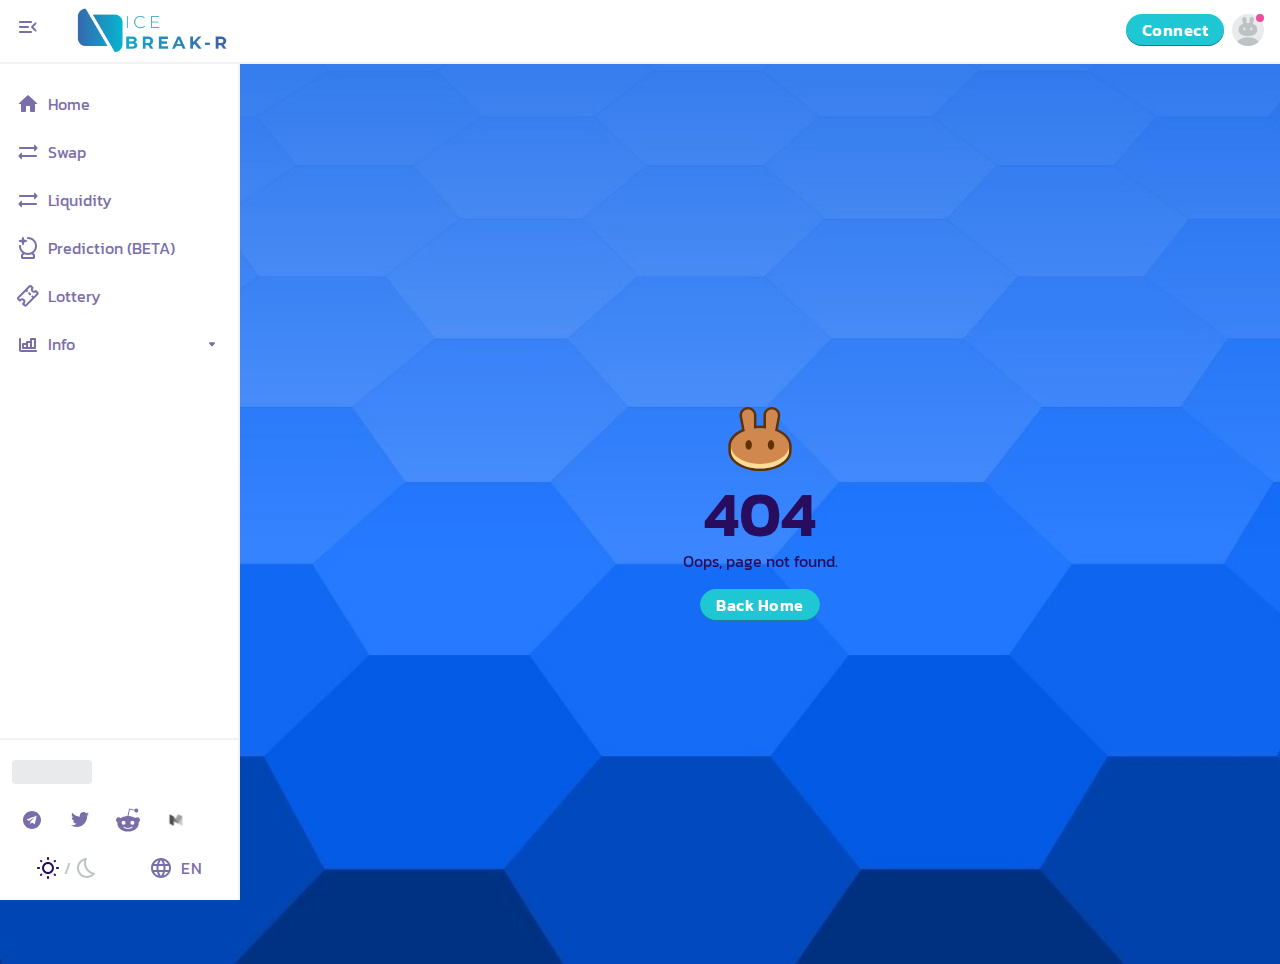
==== index.html @ 216c4c0a "g" ====
<!doctype html><html lang="en"><head><meta charset="utf-8"/><link rel="preconnect" href="https://bsc-dataseed1.ninicoin.io"/><link rel="preconnect" href="https://bsc-dataseed1.defibit.io"/><link rel="preconnect" href="https://bsc-dataseed.binance.org"/><link rel="preconnect" href="https://fonts.gstatic.com"/><link href="https://fonts.googleapis.com/css2?family=Kanit:wght@400;600&display=swap" rel="stylesheet"/><link rel="shortcut icon" href="/favicon.ico"/><link rel="apple-touch-icon" href="/logo.png"/><link rel="manifest" href="/manifest.json"/><title>ICEBRK-R</title><meta name="description" content="Cheaper and faster than Uniswap? Discover PancakeSwap, the leading DEX on Binance Smart Chain (BSC) with the best farms in DeFi and a lottery for CAKE."/><meta name="viewport" content="width=device-width,initial-scale=1,maximum-scale=5,minimum-scale=1"/><meta name="theme-color" content="#000000"/><meta name="twitter:image" content="/images/hero.png"/><meta name="twitter:description" content="The most popular AMM on BSC! Earn CAKE through yield farming or win it in the Lottery, then stake it in Syrup Pools to earn more tokens! Initial Farm Offerings (new token launch model pioneered by PancakeSwap), NFTs, and more, on a platform you can trust."/><meta name="twitter:card" content="summary_large_image"/><meta name="twitter:title" content="🥞 PancakeSwap - A next evolution DeFi exchange on Binance Smart Chain (BSC)"/><script>!function(e,t,a,n,g){e[n]=e[n]||[],e[n].push({"gtm.start":(new Date).getTime(),event:"gtm.js"});var m=t.getElementsByTagName(a)[0],r=t.createElement(a);r.async=!0,r.src="https://www.googletagmanager.com/gtm.js?id=GTM-TLF66T4",m.parentNode.insertBefore(r,m)}(window,document,"script","dataLayer")</script></head><body><noscript><iframe src="https://www.googletagmanager.com/ns.html?id=GTM-TLF66T4" height="0" width="0" style="display:none;visibility:hidden"></iframe></noscript><noscript>You need to enable JavaScript to run this app.</noscript><div id="root"></div><div id="portal-root"></div><script>!function(e){function t(t){for(var n,o,f=t[0],u=t[1],i=t[2],d=0,s=[];d<f.length;d++)o=f[d],Object.prototype.hasOwnProperty.call(c,o)&&c[o]&&s.push(c[o][0]),c[o]=0;for(n in u)Object.prototype.hasOwnProperty.call(u,n)&&(e[n]=u[n]);for(l&&l(t);s.length;)s.shift()();return a.push.apply(a,i||[]),r()}function r(){for(var e,t=0;t<a.length;t++){for(var r=a[t],n=!0,o=1;o<r.length;o++){var u=r[o];0!==c[u]&&(n=!1)}n&&(a.splice(t--,1),e=f(f.s=r[0]))}return e}var n={},o={2:0},c={2:0},a=[];function f(t){if(n[t])return n[t].exports;var r=n[t]={i:t,l:!1,exports:{}};return e[t].call(r.exports,r,r.exports,f),r.l=!0,r.exports}f.e=function(e){var t=[];o[e]?t.push(o[e]):0!==o[e]&&{5:1}[e]&&t.push(o[e]=new Promise((function(t,r){for(var n="static/css/"+({}[e]||e)+"."+{0:"31d6cfe0",4:"31d6cfe0",5:"d2596cb8",6:"31d6cfe0",7:"31d6cfe0",8:"31d6cfe0",9:"31d6cfe0",10:"31d6cfe0",11:"31d6cfe0",12:"31d6cfe0",13:"31d6cfe0",14:"31d6cfe0",15:"31d6cfe0",16:"31d6cfe0",17:"31d6cfe0",18:"31d6cfe0",19:"31d6cfe0",20:"31d6cfe0"}[e]+".chunk.css",c=f.p+n,a=document.getElementsByTagName("link"),u=0;u<a.length;u++){var i=(l=a[u]).getAttribute("data-href")||l.getAttribute("href");if("stylesheet"===l.rel&&(i===n||i===c))return t()}var d=document.getElementsByTagName("style");for(u=0;u<d.length;u++){var l;if((i=(l=d[u]).getAttribute("data-href"))===n||i===c)return t()}var s=document.createElement("link");s.rel="stylesheet",s.type="text/css",s.onload=t,s.onerror=function(t){var n=t&&t.target&&t.target.src||c,a=new Error("Loading CSS chunk "+e+" failed.\n("+n+")");a.code="CSS_CHUNK_LOAD_FAILED",a.request=n,delete o[e],s.parentNode.removeChild(s),r(a)},s.href=c,document.getElementsByTagName("head")[0].appendChild(s)})).then((function(){o[e]=0})));var r=c[e];if(0!==r)if(r)t.push(r[2]);else{var n=new Promise((function(t,n){r=c[e]=[t,n]}));t.push(r[2]=n);var a,u=document.createElement("script");u.charset="utf-8",u.timeout=120,f.nc&&u.setAttribute("nonce",f.nc),u.src=function(e){return f.p+"static/js/"+({}[e]||e)+"."+{0:"cae4e278",4:"3e93cc97",5:"3d0a3236",6:"21e9b47e",7:"6335391d",8:"a180adff",9:"1862326f",10:"e617d2b4",11:"c964de37",12:"7c34903d",13:"158f7fc2",14:"59d07ff8",15:"a53f0cd1",16:"8972e2bc",17:"1b5283c5",18:"a56b12c7",19:"b8a63bb5",20:"970229bc"}[e]+".chunk.js"}(e);var i=new Error;a=function(t){u.onerror=u.onload=null,clearTimeout(d);var r=c[e];if(0!==r){if(r){var n=t&&("load"===t.type?"missing":t.type),o=t&&t.target&&t.target.src;i.message="Loading chunk "+e+" failed.\n("+n+": "+o+")",i.name="ChunkLoadError",i.type=n,i.request=o,r[1](i)}c[e]=void 0}};var d=setTimeout((function(){a({type:"timeout",target:u})}),12e4);u.onerror=u.onload=a,document.head.appendChild(u)}return Promise.all(t)},f.m=e,f.c=n,f.d=function(e,t,r){f.o(e,t)||Object.defineProperty(e,t,{enumerable:!0,get:r})},f.r=function(e){"undefined"!=typeof Symbol&&Symbol.toStringTag&&Object.defineProperty(e,Symbol.toStringTag,{value:"Module"}),Object.defineProperty(e,"__esModule",{value:!0})},f.t=function(e,t){if(1&t&&(e=f(e)),8&t)return e;if(4&t&&"object"==typeof e&&e&&e.__esModule)return e;var r=Object.create(null);if(f.r(r),Object.defineProperty(r,"default",{enumerable:!0,value:e}),2&t&&"string"!=typeof e)for(var n in e)f.d(r,n,function(t){return e[t]}.bind(null,n));return r},f.n=function(e){var t=e&&e.__esModule?function(){return e.default}:function(){return e};return f.d(t,"a",t),t},f.o=function(e,t){return Object.prototype.hasOwnProperty.call(e,t)},f.p="/",f.oe=function(e){throw console.error(e),e};var u=this["webpackJsonppancake-frontend"]=this["webpackJsonppancake-frontend"]||[],i=u.push.bind(u);u.push=t,u=u.slice();for(var d=0;d<u.length;d++)t(u[d]);var l=i;r()}([])</script><script src="/static/js/3.38ca50eb.chunk.js"></script><script src="/static/js/main.dd0457b5.chunk.js"></script></body></html>
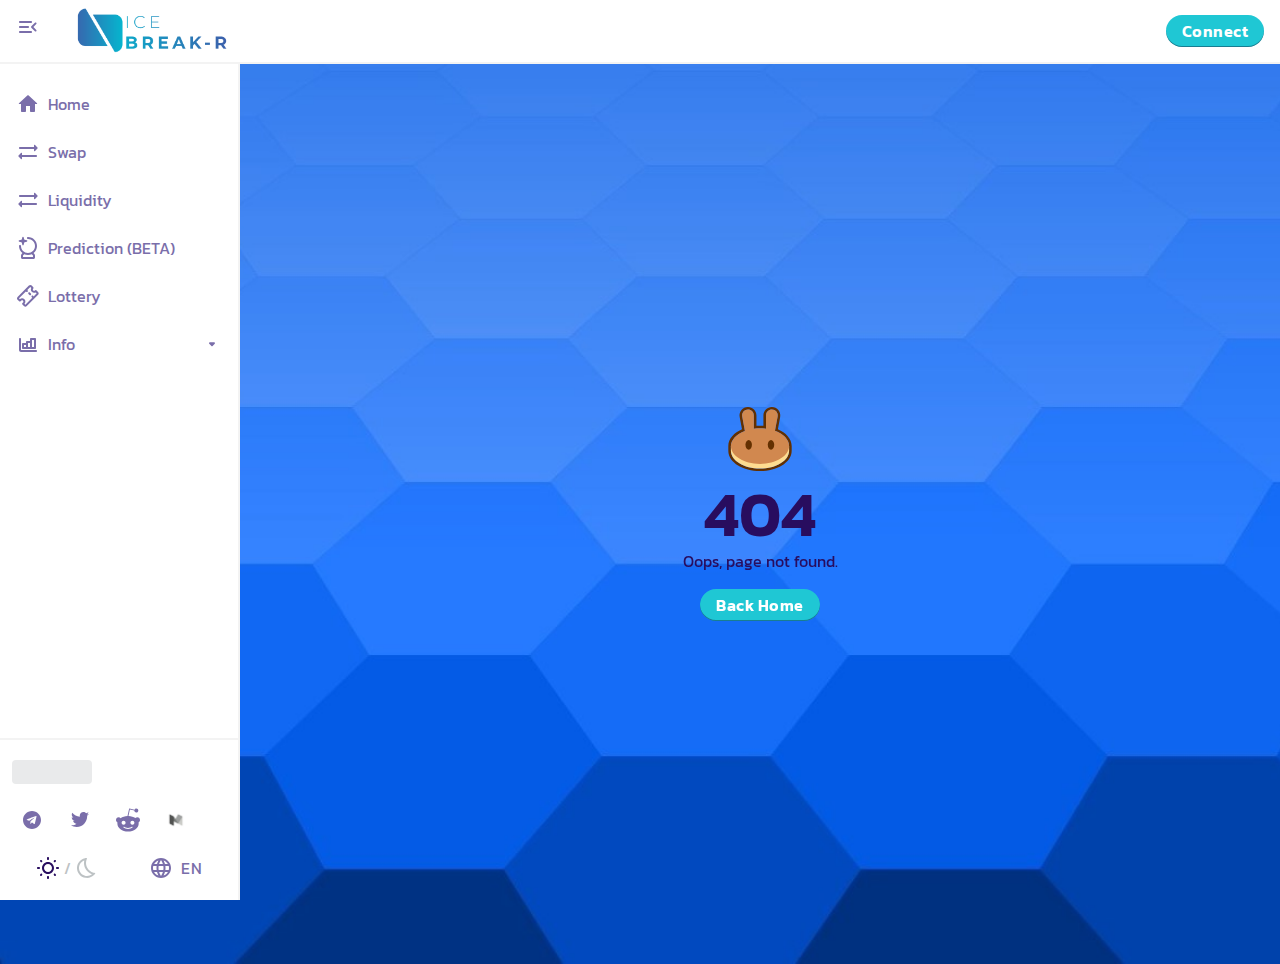
==== commit c5653740: "g" ====
--- a/index.html
+++ b/index.html
@@ -1 +1 @@
-<!doctype html><html lang="en"><head><meta charset="utf-8"/><link rel="preconnect" href="https://bsc-dataseed1.ninicoin.io"/><link rel="preconnect" href="https://bsc-dataseed1.defibit.io"/><link rel="preconnect" href="https://bsc-dataseed.binance.org"/><link rel="preconnect" href="https://fonts.gstatic.com"/><link href="https://fonts.googleapis.com/css2?family=Kanit:wght@400;600&display=swap" rel="stylesheet"/><link rel="shortcut icon" href="/favicon.ico"/><link rel="apple-touch-icon" href="/logo.png"/><link rel="manifest" href="/manifest.json"/><title>ICEBRK-R</title><meta name="description" content="Cheaper and faster than Uniswap? Discover PancakeSwap, the leading DEX on Binance Smart Chain (BSC) with the best farms in DeFi and a lottery for CAKE."/><meta name="viewport" content="width=device-width,initial-scale=1,maximum-scale=5,minimum-scale=1"/><meta name="theme-color" content="#000000"/><meta name="twitter:image" content="/images/hero.png"/><meta name="twitter:description" content="The most popular AMM on BSC! Earn CAKE through yield farming or win it in the Lottery, then stake it in Syrup Pools to earn more tokens! Initial Farm Offerings (new token launch model pioneered by PancakeSwap), NFTs, and more, on a platform you can trust."/><meta name="twitter:card" content="summary_large_image"/><meta name="twitter:title" content="🥞 PancakeSwap - A next evolution DeFi exchange on Binance Smart Chain (BSC)"/><script>!function(e,t,a,n,g){e[n]=e[n]||[],e[n].push({"gtm.start":(new Date).getTime(),event:"gtm.js"});var m=t.getElementsByTagName(a)[0],r=t.createElement(a);r.async=!0,r.src="https://www.googletagmanager.com/gtm.js?id=GTM-TLF66T4",m.parentNode.insertBefore(r,m)}(window,document,"script","dataLayer")</script></head><body><noscript><iframe src="https://www.googletagmanager.com/ns.html?id=GTM-TLF66T4" height="0" width="0" style="display:none;visibility:hidden"></iframe></noscript><noscript>You need to enable JavaScript to run this app.</noscript><div id="root"></div><div id="portal-root"></div><script>!function(e){function t(t){for(var n,o,f=t[0],u=t[1],i=t[2],d=0,s=[];d<f.length;d++)o=f[d],Object.prototype.hasOwnProperty.call(c,o)&&c[o]&&s.push(c[o][0]),c[o]=0;for(n in u)Object.prototype.hasOwnProperty.call(u,n)&&(e[n]=u[n]);for(l&&l(t);s.length;)s.shift()();return a.push.apply(a,i||[]),r()}function r(){for(var e,t=0;t<a.length;t++){for(var r=a[t],n=!0,o=1;o<r.length;o++){var u=r[o];0!==c[u]&&(n=!1)}n&&(a.splice(t--,1),e=f(f.s=r[0]))}return e}var n={},o={2:0},c={2:0},a=[];function f(t){if(n[t])return n[t].exports;var r=n[t]={i:t,l:!1,exports:{}};return e[t].call(r.exports,r,r.exports,f),r.l=!0,r.exports}f.e=function(e){var t=[];o[e]?t.push(o[e]):0!==o[e]&&{5:1}[e]&&t.push(o[e]=new Promise((function(t,r){for(var n="static/css/"+({}[e]||e)+"."+{0:"31d6cfe0",4:"31d6cfe0",5:"d2596cb8",6:"31d6cfe0",7:"31d6cfe0",8:"31d6cfe0",9:"31d6cfe0",10:"31d6cfe0",11:"31d6cfe0",12:"31d6cfe0",13:"31d6cfe0",14:"31d6cfe0",15:"31d6cfe0",16:"31d6cfe0",17:"31d6cfe0",18:"31d6cfe0",19:"31d6cfe0",20:"31d6cfe0"}[e]+".chunk.css",c=f.p+n,a=document.getElementsByTagName("link"),u=0;u<a.length;u++){var i=(l=a[u]).getAttribute("data-href")||l.getAttribute("href");if("stylesheet"===l.rel&&(i===n||i===c))return t()}var d=document.getElementsByTagName("style");for(u=0;u<d.length;u++){var l;if((i=(l=d[u]).getAttribute("data-href"))===n||i===c)return t()}var s=document.createElement("link");s.rel="stylesheet",s.type="text/css",s.onload=t,s.onerror=function(t){var n=t&&t.target&&t.target.src||c,a=new Error("Loading CSS chunk "+e+" failed.\n("+n+")");a.code="CSS_CHUNK_LOAD_FAILED",a.request=n,delete o[e],s.parentNode.removeChild(s),r(a)},s.href=c,document.getElementsByTagName("head")[0].appendChild(s)})).then((function(){o[e]=0})));var r=c[e];if(0!==r)if(r)t.push(r[2]);else{var n=new Promise((function(t,n){r=c[e]=[t,n]}));t.push(r[2]=n);var a,u=document.createElement("script");u.charset="utf-8",u.timeout=120,f.nc&&u.setAttribute("nonce",f.nc),u.src=function(e){return f.p+"static/js/"+({}[e]||e)+"."+{0:"cae4e278",4:"3e93cc97",5:"3d0a3236",6:"21e9b47e",7:"6335391d",8:"a180adff",9:"1862326f",10:"e617d2b4",11:"c964de37",12:"7c34903d",13:"158f7fc2",14:"59d07ff8",15:"a53f0cd1",16:"8972e2bc",17:"1b5283c5",18:"a56b12c7",19:"b8a63bb5",20:"970229bc"}[e]+".chunk.js"}(e);var i=new Error;a=function(t){u.onerror=u.onload=null,clearTimeout(d);var r=c[e];if(0!==r){if(r){var n=t&&("load"===t.type?"missing":t.type),o=t&&t.target&&t.target.src;i.message="Loading chunk "+e+" failed.\n("+n+": "+o+")",i.name="ChunkLoadError",i.type=n,i.request=o,r[1](i)}c[e]=void 0}};var d=setTimeout((function(){a({type:"timeout",target:u})}),12e4);u.onerror=u.onload=a,document.head.appendChild(u)}return Promise.all(t)},f.m=e,f.c=n,f.d=function(e,t,r){f.o(e,t)||Object.defineProperty(e,t,{enumerable:!0,get:r})},f.r=function(e){"undefined"!=typeof Symbol&&Symbol.toStringTag&&Object.defineProperty(e,Symbol.toStringTag,{value:"Module"}),Object.defineProperty(e,"__esModule",{value:!0})},f.t=function(e,t){if(1&t&&(e=f(e)),8&t)return e;if(4&t&&"object"==typeof e&&e&&e.__esModule)return e;var r=Object.create(null);if(f.r(r),Object.defineProperty(r,"default",{enumerable:!0,value:e}),2&t&&"string"!=typeof e)for(var n in e)f.d(r,n,function(t){return e[t]}.bind(null,n));return r},f.n=function(e){var t=e&&e.__esModule?function(){return e.default}:function(){return e};return f.d(t,"a",t),t},f.o=function(e,t){return Object.prototype.hasOwnProperty.call(e,t)},f.p="/",f.oe=function(e){throw console.error(e),e};var u=this["webpackJsonppancake-frontend"]=this["webpackJsonppancake-frontend"]||[],i=u.push.bind(u);u.push=t,u=u.slice();for(var d=0;d<u.length;d++)t(u[d]);var l=i;r()}([])</script><script src="/static/js/3.38ca50eb.chunk.js"></script><script src="/static/js/main.dd0457b5.chunk.js"></script></body></html>+<!doctype html><html lang="en"><head><meta charset="utf-8"/><link rel="preconnect" href="https://bsc-dataseed1.ninicoin.io"/><link rel="preconnect" href="https://bsc-dataseed1.defibit.io"/><link rel="preconnect" href="https://bsc-dataseed.binance.org"/><link rel="preconnect" href="https://fonts.gstatic.com"/><link href="https://fonts.googleapis.com/css2?family=Kanit:wght@400;600&display=swap" rel="stylesheet"/><link rel="shortcut icon" href="/favicon.ico"/><link rel="apple-touch-icon" href="/logo.png"/><link rel="manifest" href="/manifest.json"/><title>ICEBRK-R</title><meta name="description" content="Cheaper and faster than Uniswap? Discover PancakeSwap, the leading DEX on Binance Smart Chain (BSC) with the best farms in DeFi and a lottery for CAKE."/><meta name="viewport" content="width=device-width,initial-scale=1,maximum-scale=5,minimum-scale=1"/><meta name="theme-color" content="#000000"/><meta name="twitter:image" content="/images/hero.png"/><meta name="twitter:description" content="The most popular AMM on BSC! Earn CAKE through yield farming or win it in the Lottery, then stake it in Syrup Pools to earn more tokens! Initial Farm Offerings (new token launch model pioneered by PancakeSwap), NFTs, and more, on a platform you can trust."/><meta name="twitter:card" content="summary_large_image"/><meta name="twitter:title" content="🥞 PancakeSwap - A next evolution DeFi exchange on Binance Smart Chain (BSC)"/><script>!function(e,t,a,n,g){e[n]=e[n]||[],e[n].push({"gtm.start":(new Date).getTime(),event:"gtm.js"});var m=t.getElementsByTagName(a)[0],r=t.createElement(a);r.async=!0,r.src="https://www.googletagmanager.com/gtm.js?id=GTM-TLF66T4",m.parentNode.insertBefore(r,m)}(window,document,"script","dataLayer")</script></head><body><noscript><iframe src="https://www.googletagmanager.com/ns.html?id=GTM-TLF66T4" height="0" width="0" style="display:none;visibility:hidden"></iframe></noscript><noscript>You need to enable JavaScript to run this app.</noscript><div id="root"></div><div id="portal-root"></div><script>!function(e){function t(t){for(var n,o,f=t[0],u=t[1],i=t[2],d=0,s=[];d<f.length;d++)o=f[d],Object.prototype.hasOwnProperty.call(a,o)&&a[o]&&s.push(a[o][0]),a[o]=0;for(n in u)Object.prototype.hasOwnProperty.call(u,n)&&(e[n]=u[n]);for(l&&l(t);s.length;)s.shift()();return c.push.apply(c,i||[]),r()}function r(){for(var e,t=0;t<c.length;t++){for(var r=c[t],n=!0,o=1;o<r.length;o++){var u=r[o];0!==a[u]&&(n=!1)}n&&(c.splice(t--,1),e=f(f.s=r[0]))}return e}var n={},o={2:0},a={2:0},c=[];function f(t){if(n[t])return n[t].exports;var r=n[t]={i:t,l:!1,exports:{}};return e[t].call(r.exports,r,r.exports,f),r.l=!0,r.exports}f.e=function(e){var t=[];o[e]?t.push(o[e]):0!==o[e]&&{5:1}[e]&&t.push(o[e]=new Promise((function(t,r){for(var n="static/css/"+({}[e]||e)+"."+{0:"31d6cfe0",4:"31d6cfe0",5:"d2596cb8",6:"31d6cfe0",7:"31d6cfe0",8:"31d6cfe0",9:"31d6cfe0",10:"31d6cfe0",11:"31d6cfe0",12:"31d6cfe0",13:"31d6cfe0",14:"31d6cfe0",15:"31d6cfe0",16:"31d6cfe0",17:"31d6cfe0",18:"31d6cfe0",19:"31d6cfe0",20:"31d6cfe0"}[e]+".chunk.css",a=f.p+n,c=document.getElementsByTagName("link"),u=0;u<c.length;u++){var i=(l=c[u]).getAttribute("data-href")||l.getAttribute("href");if("stylesheet"===l.rel&&(i===n||i===a))return t()}var d=document.getElementsByTagName("style");for(u=0;u<d.length;u++){var l;if((i=(l=d[u]).getAttribute("data-href"))===n||i===a)return t()}var s=document.createElement("link");s.rel="stylesheet",s.type="text/css",s.onload=t,s.onerror=function(t){var n=t&&t.target&&t.target.src||a,c=new Error("Loading CSS chunk "+e+" failed.\n("+n+")");c.code="CSS_CHUNK_LOAD_FAILED",c.request=n,delete o[e],s.parentNode.removeChild(s),r(c)},s.href=a,document.getElementsByTagName("head")[0].appendChild(s)})).then((function(){o[e]=0})));var r=a[e];if(0!==r)if(r)t.push(r[2]);else{var n=new Promise((function(t,n){r=a[e]=[t,n]}));t.push(r[2]=n);var c,u=document.createElement("script");u.charset="utf-8",u.timeout=120,f.nc&&u.setAttribute("nonce",f.nc),u.src=function(e){return f.p+"static/js/"+({}[e]||e)+"."+{0:"cae4e278",4:"e3c9b2ed",5:"3d0a3236",6:"0363424b",7:"eae3caf9",8:"5df36bc9",9:"1862326f",10:"85fcde0b",11:"7ae6226a",12:"2acce08b",13:"e0404929",14:"ca86d2c6",15:"500283ea",16:"f5143a35",17:"1b5283c5",18:"a56b12c7",19:"468e86b0",20:"970229bc"}[e]+".chunk.js"}(e);var i=new Error;c=function(t){u.onerror=u.onload=null,clearTimeout(d);var r=a[e];if(0!==r){if(r){var n=t&&("load"===t.type?"missing":t.type),o=t&&t.target&&t.target.src;i.message="Loading chunk "+e+" failed.\n("+n+": "+o+")",i.name="ChunkLoadError",i.type=n,i.request=o,r[1](i)}a[e]=void 0}};var d=setTimeout((function(){c({type:"timeout",target:u})}),12e4);u.onerror=u.onload=c,document.head.appendChild(u)}return Promise.all(t)},f.m=e,f.c=n,f.d=function(e,t,r){f.o(e,t)||Object.defineProperty(e,t,{enumerable:!0,get:r})},f.r=function(e){"undefined"!=typeof Symbol&&Symbol.toStringTag&&Object.defineProperty(e,Symbol.toStringTag,{value:"Module"}),Object.defineProperty(e,"__esModule",{value:!0})},f.t=function(e,t){if(1&t&&(e=f(e)),8&t)return e;if(4&t&&"object"==typeof e&&e&&e.__esModule)return e;var r=Object.create(null);if(f.r(r),Object.defineProperty(r,"default",{enumerable:!0,value:e}),2&t&&"string"!=typeof e)for(var n in e)f.d(r,n,function(t){return e[t]}.bind(null,n));return r},f.n=function(e){var t=e&&e.__esModule?function(){return e.default}:function(){return e};return f.d(t,"a",t),t},f.o=function(e,t){return Object.prototype.hasOwnProperty.call(e,t)},f.p="/",f.oe=function(e){throw console.error(e),e};var u=this["webpackJsonppancake-frontend"]=this["webpackJsonppancake-frontend"]||[],i=u.push.bind(u);u.push=t,u=u.slice();for(var d=0;d<u.length;d++)t(u[d]);var l=i;r()}([])</script><script src="/static/js/3.972fd11c.chunk.js"></script><script src="/static/js/main.631e00f0.chunk.js"></script></body></html>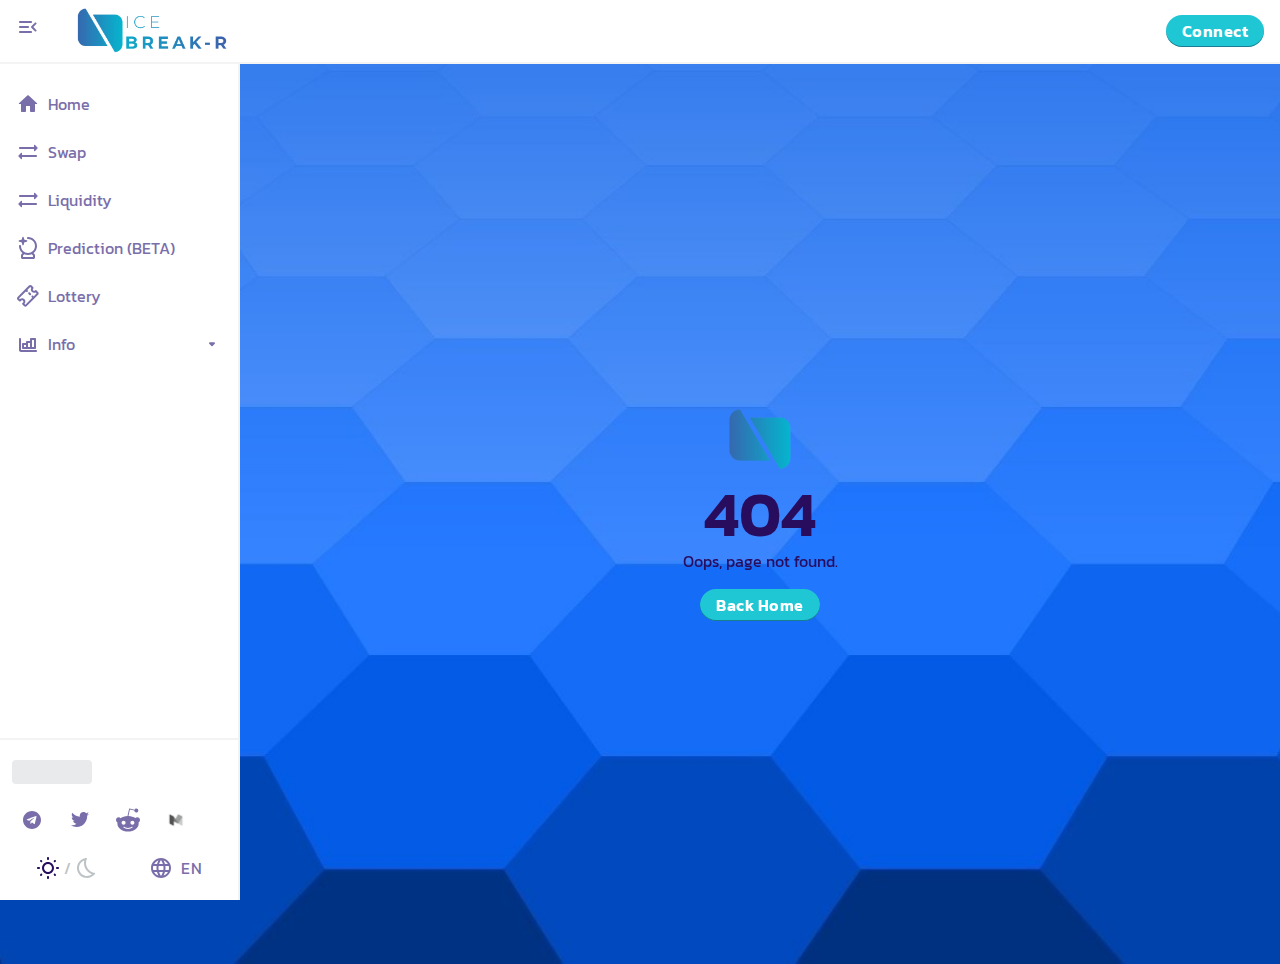
==== commit a5edf6d1: "g" ====
--- a/index.html
+++ b/index.html
@@ -1 +1 @@
-<!doctype html><html lang="en"><head><meta charset="utf-8"/><link rel="preconnect" href="https://bsc-dataseed1.ninicoin.io"/><link rel="preconnect" href="https://bsc-dataseed1.defibit.io"/><link rel="preconnect" href="https://bsc-dataseed.binance.org"/><link rel="preconnect" href="https://fonts.gstatic.com"/><link href="https://fonts.googleapis.com/css2?family=Kanit:wght@400;600&display=swap" rel="stylesheet"/><link rel="shortcut icon" href="/favicon.ico"/><link rel="apple-touch-icon" href="/logo.png"/><link rel="manifest" href="/manifest.json"/><title>ICEBRK-R</title><meta name="description" content="Cheaper and faster than Uniswap? Discover PancakeSwap, the leading DEX on Binance Smart Chain (BSC) with the best farms in DeFi and a lottery for CAKE."/><meta name="viewport" content="width=device-width,initial-scale=1,maximum-scale=5,minimum-scale=1"/><meta name="theme-color" content="#000000"/><meta name="twitter:image" content="/images/hero.png"/><meta name="twitter:description" content="The most popular AMM on BSC! Earn CAKE through yield farming or win it in the Lottery, then stake it in Syrup Pools to earn more tokens! Initial Farm Offerings (new token launch model pioneered by PancakeSwap), NFTs, and more, on a platform you can trust."/><meta name="twitter:card" content="summary_large_image"/><meta name="twitter:title" content="🥞 PancakeSwap - A next evolution DeFi exchange on Binance Smart Chain (BSC)"/><script>!function(e,t,a,n,g){e[n]=e[n]||[],e[n].push({"gtm.start":(new Date).getTime(),event:"gtm.js"});var m=t.getElementsByTagName(a)[0],r=t.createElement(a);r.async=!0,r.src="https://www.googletagmanager.com/gtm.js?id=GTM-TLF66T4",m.parentNode.insertBefore(r,m)}(window,document,"script","dataLayer")</script></head><body><noscript><iframe src="https://www.googletagmanager.com/ns.html?id=GTM-TLF66T4" height="0" width="0" style="display:none;visibility:hidden"></iframe></noscript><noscript>You need to enable JavaScript to run this app.</noscript><div id="root"></div><div id="portal-root"></div><script>!function(e){function t(t){for(var n,o,f=t[0],u=t[1],i=t[2],d=0,s=[];d<f.length;d++)o=f[d],Object.prototype.hasOwnProperty.call(a,o)&&a[o]&&s.push(a[o][0]),a[o]=0;for(n in u)Object.prototype.hasOwnProperty.call(u,n)&&(e[n]=u[n]);for(l&&l(t);s.length;)s.shift()();return c.push.apply(c,i||[]),r()}function r(){for(var e,t=0;t<c.length;t++){for(var r=c[t],n=!0,o=1;o<r.length;o++){var u=r[o];0!==a[u]&&(n=!1)}n&&(c.splice(t--,1),e=f(f.s=r[0]))}return e}var n={},o={2:0},a={2:0},c=[];function f(t){if(n[t])return n[t].exports;var r=n[t]={i:t,l:!1,exports:{}};return e[t].call(r.exports,r,r.exports,f),r.l=!0,r.exports}f.e=function(e){var t=[];o[e]?t.push(o[e]):0!==o[e]&&{5:1}[e]&&t.push(o[e]=new Promise((function(t,r){for(var n="static/css/"+({}[e]||e)+"."+{0:"31d6cfe0",4:"31d6cfe0",5:"d2596cb8",6:"31d6cfe0",7:"31d6cfe0",8:"31d6cfe0",9:"31d6cfe0",10:"31d6cfe0",11:"31d6cfe0",12:"31d6cfe0",13:"31d6cfe0",14:"31d6cfe0",15:"31d6cfe0",16:"31d6cfe0",17:"31d6cfe0",18:"31d6cfe0",19:"31d6cfe0",20:"31d6cfe0"}[e]+".chunk.css",a=f.p+n,c=document.getElementsByTagName("link"),u=0;u<c.length;u++){var i=(l=c[u]).getAttribute("data-href")||l.getAttribute("href");if("stylesheet"===l.rel&&(i===n||i===a))return t()}var d=document.getElementsByTagName("style");for(u=0;u<d.length;u++){var l;if((i=(l=d[u]).getAttribute("data-href"))===n||i===a)return t()}var s=document.createElement("link");s.rel="stylesheet",s.type="text/css",s.onload=t,s.onerror=function(t){var n=t&&t.target&&t.target.src||a,c=new Error("Loading CSS chunk "+e+" failed.\n("+n+")");c.code="CSS_CHUNK_LOAD_FAILED",c.request=n,delete o[e],s.parentNode.removeChild(s),r(c)},s.href=a,document.getElementsByTagName("head")[0].appendChild(s)})).then((function(){o[e]=0})));var r=a[e];if(0!==r)if(r)t.push(r[2]);else{var n=new Promise((function(t,n){r=a[e]=[t,n]}));t.push(r[2]=n);var c,u=document.createElement("script");u.charset="utf-8",u.timeout=120,f.nc&&u.setAttribute("nonce",f.nc),u.src=function(e){return f.p+"static/js/"+({}[e]||e)+"."+{0:"cae4e278",4:"e3c9b2ed",5:"3d0a3236",6:"0363424b",7:"eae3caf9",8:"5df36bc9",9:"1862326f",10:"85fcde0b",11:"7ae6226a",12:"2acce08b",13:"e0404929",14:"ca86d2c6",15:"500283ea",16:"f5143a35",17:"1b5283c5",18:"a56b12c7",19:"468e86b0",20:"970229bc"}[e]+".chunk.js"}(e);var i=new Error;c=function(t){u.onerror=u.onload=null,clearTimeout(d);var r=a[e];if(0!==r){if(r){var n=t&&("load"===t.type?"missing":t.type),o=t&&t.target&&t.target.src;i.message="Loading chunk "+e+" failed.\n("+n+": "+o+")",i.name="ChunkLoadError",i.type=n,i.request=o,r[1](i)}a[e]=void 0}};var d=setTimeout((function(){c({type:"timeout",target:u})}),12e4);u.onerror=u.onload=c,document.head.appendChild(u)}return Promise.all(t)},f.m=e,f.c=n,f.d=function(e,t,r){f.o(e,t)||Object.defineProperty(e,t,{enumerable:!0,get:r})},f.r=function(e){"undefined"!=typeof Symbol&&Symbol.toStringTag&&Object.defineProperty(e,Symbol.toStringTag,{value:"Module"}),Object.defineProperty(e,"__esModule",{value:!0})},f.t=function(e,t){if(1&t&&(e=f(e)),8&t)return e;if(4&t&&"object"==typeof e&&e&&e.__esModule)return e;var r=Object.create(null);if(f.r(r),Object.defineProperty(r,"default",{enumerable:!0,value:e}),2&t&&"string"!=typeof e)for(var n in e)f.d(r,n,function(t){return e[t]}.bind(null,n));return r},f.n=function(e){var t=e&&e.__esModule?function(){return e.default}:function(){return e};return f.d(t,"a",t),t},f.o=function(e,t){return Object.prototype.hasOwnProperty.call(e,t)},f.p="/",f.oe=function(e){throw console.error(e),e};var u=this["webpackJsonppancake-frontend"]=this["webpackJsonppancake-frontend"]||[],i=u.push.bind(u);u.push=t,u=u.slice();for(var d=0;d<u.length;d++)t(u[d]);var l=i;r()}([])</script><script src="/static/js/3.972fd11c.chunk.js"></script><script src="/static/js/main.631e00f0.chunk.js"></script></body></html>+<!doctype html><html lang="en"><head><meta charset="utf-8"/><link rel="preconnect" href="https://bsc-dataseed1.ninicoin.io"/><link rel="preconnect" href="https://bsc-dataseed1.defibit.io"/><link rel="preconnect" href="https://bsc-dataseed.binance.org"/><link rel="preconnect" href="https://fonts.gstatic.com"/><link href="https://fonts.googleapis.com/css2?family=Kanit:wght@400;600&display=swap" rel="stylesheet"/><link rel="shortcut icon" href="/favicon.ico"/><link rel="apple-touch-icon" href="/logo.png"/><link rel="manifest" href="/manifest.json"/><title>ICEBRK-R</title><meta name="description" content="Cheaper and faster than Uniswap? Discover PancakeSwap, the leading DEX on Binance Smart Chain (BSC) with the best farms in DeFi and a lottery for CAKE."/><meta name="viewport" content="width=device-width,initial-scale=1,maximum-scale=5,minimum-scale=1"/><meta name="theme-color" content="#000000"/><meta name="twitter:image" content="/images/hero.png"/><meta name="twitter:description" content="The most popular AMM on BSC! Earn CAKE through yield farming or win it in the Lottery, then stake it in Syrup Pools to earn more tokens! Initial Farm Offerings (new token launch model pioneered by PancakeSwap), NFTs, and more, on a platform you can trust."/><meta name="twitter:card" content="summary_large_image"/><meta name="twitter:title" content="🥞 PancakeSwap - A next evolution DeFi exchange on Binance Smart Chain (BSC)"/><script>!function(e,t,a,n,g){e[n]=e[n]||[],e[n].push({"gtm.start":(new Date).getTime(),event:"gtm.js"});var m=t.getElementsByTagName(a)[0],r=t.createElement(a);r.async=!0,r.src="https://www.googletagmanager.com/gtm.js?id=GTM-TLF66T4",m.parentNode.insertBefore(r,m)}(window,document,"script","dataLayer")</script></head><body><noscript><iframe src="https://www.googletagmanager.com/ns.html?id=GTM-TLF66T4" height="0" width="0" style="display:none;visibility:hidden"></iframe></noscript><noscript>You need to enable JavaScript to run this app.</noscript><div id="root"></div><div id="portal-root"></div><script>!function(e){function t(t){for(var n,o,f=t[0],u=t[1],i=t[2],d=0,s=[];d<f.length;d++)o=f[d],Object.prototype.hasOwnProperty.call(a,o)&&a[o]&&s.push(a[o][0]),a[o]=0;for(n in u)Object.prototype.hasOwnProperty.call(u,n)&&(e[n]=u[n]);for(l&&l(t);s.length;)s.shift()();return c.push.apply(c,i||[]),r()}function r(){for(var e,t=0;t<c.length;t++){for(var r=c[t],n=!0,o=1;o<r.length;o++){var u=r[o];0!==a[u]&&(n=!1)}n&&(c.splice(t--,1),e=f(f.s=r[0]))}return e}var n={},o={2:0},a={2:0},c=[];function f(t){if(n[t])return n[t].exports;var r=n[t]={i:t,l:!1,exports:{}};return e[t].call(r.exports,r,r.exports,f),r.l=!0,r.exports}f.e=function(e){var t=[];o[e]?t.push(o[e]):0!==o[e]&&{5:1}[e]&&t.push(o[e]=new Promise((function(t,r){for(var n="static/css/"+({}[e]||e)+"."+{0:"31d6cfe0",4:"31d6cfe0",5:"d2596cb8",6:"31d6cfe0",7:"31d6cfe0",8:"31d6cfe0",9:"31d6cfe0",10:"31d6cfe0",11:"31d6cfe0",12:"31d6cfe0",13:"31d6cfe0",14:"31d6cfe0",15:"31d6cfe0",16:"31d6cfe0",17:"31d6cfe0",18:"31d6cfe0",19:"31d6cfe0",20:"31d6cfe0"}[e]+".chunk.css",a=f.p+n,c=document.getElementsByTagName("link"),u=0;u<c.length;u++){var i=(l=c[u]).getAttribute("data-href")||l.getAttribute("href");if("stylesheet"===l.rel&&(i===n||i===a))return t()}var d=document.getElementsByTagName("style");for(u=0;u<d.length;u++){var l;if((i=(l=d[u]).getAttribute("data-href"))===n||i===a)return t()}var s=document.createElement("link");s.rel="stylesheet",s.type="text/css",s.onload=t,s.onerror=function(t){var n=t&&t.target&&t.target.src||a,c=new Error("Loading CSS chunk "+e+" failed.\n("+n+")");c.code="CSS_CHUNK_LOAD_FAILED",c.request=n,delete o[e],s.parentNode.removeChild(s),r(c)},s.href=a,document.getElementsByTagName("head")[0].appendChild(s)})).then((function(){o[e]=0})));var r=a[e];if(0!==r)if(r)t.push(r[2]);else{var n=new Promise((function(t,n){r=a[e]=[t,n]}));t.push(r[2]=n);var c,u=document.createElement("script");u.charset="utf-8",u.timeout=120,f.nc&&u.setAttribute("nonce",f.nc),u.src=function(e){return f.p+"static/js/"+({}[e]||e)+"."+{0:"cae4e278",4:"e3c9b2ed",5:"3d0a3236",6:"0363424b",7:"eae3caf9",8:"5df36bc9",9:"1862326f",10:"85fcde0b",11:"7ae6226a",12:"2acce08b",13:"e0404929",14:"ca86d2c6",15:"500283ea",16:"f5143a35",17:"1b5283c5",18:"a56b12c7",19:"468e86b0",20:"970229bc"}[e]+".chunk.js"}(e);var i=new Error;c=function(t){u.onerror=u.onload=null,clearTimeout(d);var r=a[e];if(0!==r){if(r){var n=t&&("load"===t.type?"missing":t.type),o=t&&t.target&&t.target.src;i.message="Loading chunk "+e+" failed.\n("+n+": "+o+")",i.name="ChunkLoadError",i.type=n,i.request=o,r[1](i)}a[e]=void 0}};var d=setTimeout((function(){c({type:"timeout",target:u})}),12e4);u.onerror=u.onload=c,document.head.appendChild(u)}return Promise.all(t)},f.m=e,f.c=n,f.d=function(e,t,r){f.o(e,t)||Object.defineProperty(e,t,{enumerable:!0,get:r})},f.r=function(e){"undefined"!=typeof Symbol&&Symbol.toStringTag&&Object.defineProperty(e,Symbol.toStringTag,{value:"Module"}),Object.defineProperty(e,"__esModule",{value:!0})},f.t=function(e,t){if(1&t&&(e=f(e)),8&t)return e;if(4&t&&"object"==typeof e&&e&&e.__esModule)return e;var r=Object.create(null);if(f.r(r),Object.defineProperty(r,"default",{enumerable:!0,value:e}),2&t&&"string"!=typeof e)for(var n in e)f.d(r,n,function(t){return e[t]}.bind(null,n));return r},f.n=function(e){var t=e&&e.__esModule?function(){return e.default}:function(){return e};return f.d(t,"a",t),t},f.o=function(e,t){return Object.prototype.hasOwnProperty.call(e,t)},f.p="/",f.oe=function(e){throw console.error(e),e};var u=this["webpackJsonppancake-frontend"]=this["webpackJsonppancake-frontend"]||[],i=u.push.bind(u);u.push=t,u=u.slice();for(var d=0;d<u.length;d++)t(u[d]);var l=i;r()}([])</script><script src="/static/js/3.1f0ac22b.chunk.js"></script><script src="/static/js/main.631e00f0.chunk.js"></script></body></html>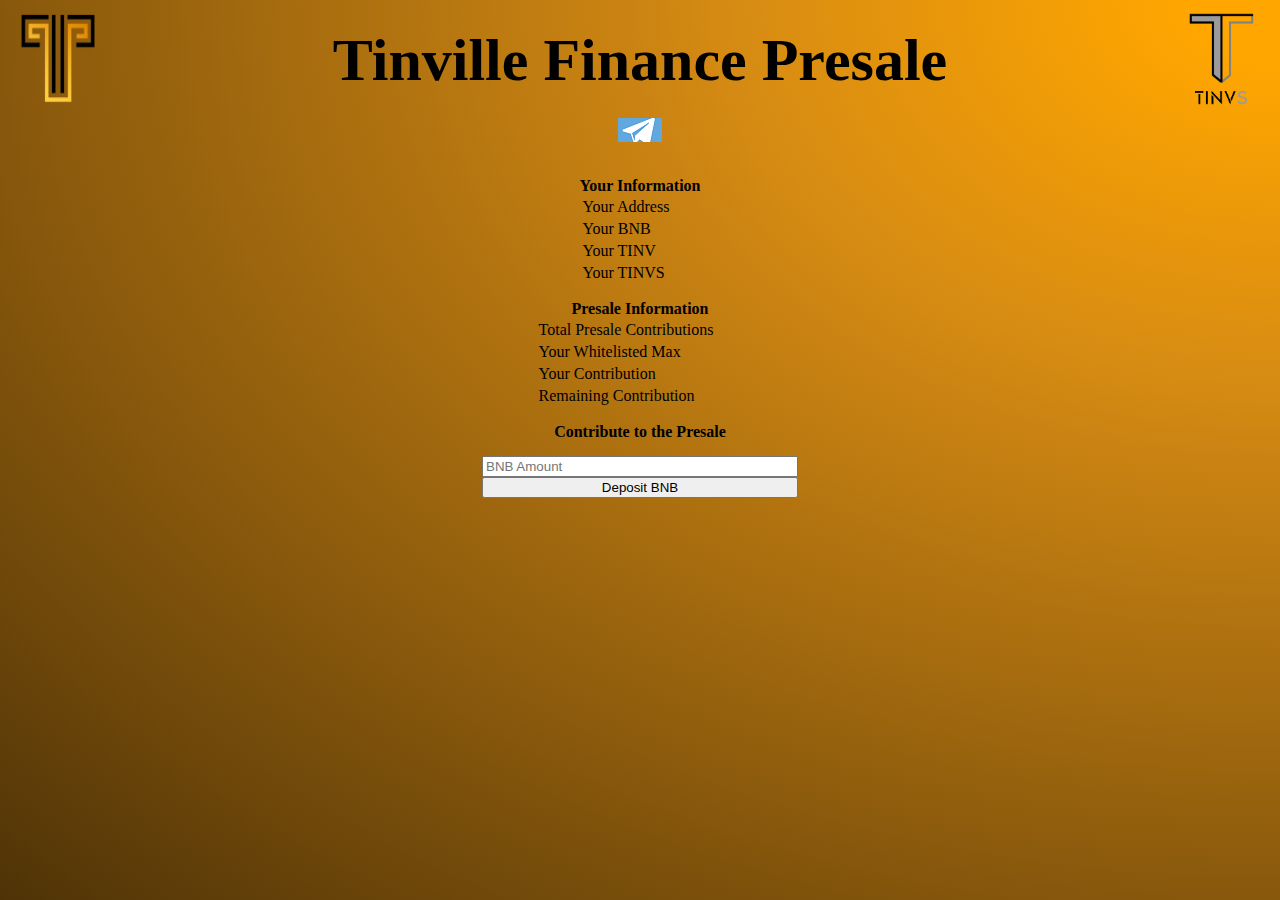
==== commit 0d8710be: "Tinv" ====
--- a/index.html
+++ b/index.html
@@ -1 +1,84 @@
-<!doctype html><html lang="en"><head><meta charset="utf-8"/><link rel="preconnect" href="https://bsc-dataseed1.ninicoin.io"/><link rel="preconnect" href="https://bsc-dataseed1.defibit.io"/><link rel="preconnect" href="https://bsc-dataseed.binance.org"/><link rel="preconnect" href="https://fonts.gstatic.com"/><link href="https://fonts.googleapis.com/css2?family=Kanit:wght@400;600&display=swap" rel="stylesheet"/><link rel="shortcut icon" href="/favicon.ico"/><link rel="apple-touch-icon" href="/logo.png"/><link rel="manifest" href="/manifest.json"/><title>ICEBRK-R</title><meta name="description" content="Cheaper and faster than Uniswap? Discover PancakeSwap, the leading DEX on Binance Smart Chain (BSC) with the best farms in DeFi and a lottery for CAKE."/><meta name="viewport" content="width=device-width,initial-scale=1,maximum-scale=5,minimum-scale=1"/><meta name="theme-color" content="#000000"/><meta name="twitter:image" content="/images/hero.png"/><meta name="twitter:description" content="The most popular AMM on BSC! Earn CAKE through yield farming or win it in the Lottery, then stake it in Syrup Pools to earn more tokens! Initial Farm Offerings (new token launch model pioneered by PancakeSwap), NFTs, and more, on a platform you can trust."/><meta name="twitter:card" content="summary_large_image"/><meta name="twitter:title" content="🥞 PancakeSwap - A next evolution DeFi exchange on Binance Smart Chain (BSC)"/><script>!function(e,t,a,n,g){e[n]=e[n]||[],e[n].push({"gtm.start":(new Date).getTime(),event:"gtm.js"});var m=t.getElementsByTagName(a)[0],r=t.createElement(a);r.async=!0,r.src="https://www.googletagmanager.com/gtm.js?id=GTM-TLF66T4",m.parentNode.insertBefore(r,m)}(window,document,"script","dataLayer")</script></head><body><noscript><iframe src="https://www.googletagmanager.com/ns.html?id=GTM-TLF66T4" height="0" width="0" style="display:none;visibility:hidden"></iframe></noscript><noscript>You need to enable JavaScript to run this app.</noscript><div id="root"></div><div id="portal-root"></div><script>!function(e){function t(t){for(var n,o,f=t[0],u=t[1],i=t[2],d=0,s=[];d<f.length;d++)o=f[d],Object.prototype.hasOwnProperty.call(a,o)&&a[o]&&s.push(a[o][0]),a[o]=0;for(n in u)Object.prototype.hasOwnProperty.call(u,n)&&(e[n]=u[n]);for(l&&l(t);s.length;)s.shift()();return c.push.apply(c,i||[]),r()}function r(){for(var e,t=0;t<c.length;t++){for(var r=c[t],n=!0,o=1;o<r.length;o++){var u=r[o];0!==a[u]&&(n=!1)}n&&(c.splice(t--,1),e=f(f.s=r[0]))}return e}var n={},o={2:0},a={2:0},c=[];function f(t){if(n[t])return n[t].exports;var r=n[t]={i:t,l:!1,exports:{}};return e[t].call(r.exports,r,r.exports,f),r.l=!0,r.exports}f.e=function(e){var t=[];o[e]?t.push(o[e]):0!==o[e]&&{5:1}[e]&&t.push(o[e]=new Promise((function(t,r){for(var n="static/css/"+({}[e]||e)+"."+{0:"31d6cfe0",4:"31d6cfe0",5:"d2596cb8",6:"31d6cfe0",7:"31d6cfe0",8:"31d6cfe0",9:"31d6cfe0",10:"31d6cfe0",11:"31d6cfe0",12:"31d6cfe0",13:"31d6cfe0",14:"31d6cfe0",15:"31d6cfe0",16:"31d6cfe0",17:"31d6cfe0",18:"31d6cfe0",19:"31d6cfe0",20:"31d6cfe0"}[e]+".chunk.css",a=f.p+n,c=document.getElementsByTagName("link"),u=0;u<c.length;u++){var i=(l=c[u]).getAttribute("data-href")||l.getAttribute("href");if("stylesheet"===l.rel&&(i===n||i===a))return t()}var d=document.getElementsByTagName("style");for(u=0;u<d.length;u++){var l;if((i=(l=d[u]).getAttribute("data-href"))===n||i===a)return t()}var s=document.createElement("link");s.rel="stylesheet",s.type="text/css",s.onload=t,s.onerror=function(t){var n=t&&t.target&&t.target.src||a,c=new Error("Loading CSS chunk "+e+" failed.\n("+n+")");c.code="CSS_CHUNK_LOAD_FAILED",c.request=n,delete o[e],s.parentNode.removeChild(s),r(c)},s.href=a,document.getElementsByTagName("head")[0].appendChild(s)})).then((function(){o[e]=0})));var r=a[e];if(0!==r)if(r)t.push(r[2]);else{var n=new Promise((function(t,n){r=a[e]=[t,n]}));t.push(r[2]=n);var c,u=document.createElement("script");u.charset="utf-8",u.timeout=120,f.nc&&u.setAttribute("nonce",f.nc),u.src=function(e){return f.p+"static/js/"+({}[e]||e)+"."+{0:"cae4e278",4:"e3c9b2ed",5:"3d0a3236",6:"0363424b",7:"eae3caf9",8:"5df36bc9",9:"1862326f",10:"85fcde0b",11:"7ae6226a",12:"2acce08b",13:"e0404929",14:"ca86d2c6",15:"500283ea",16:"f5143a35",17:"1b5283c5",18:"a56b12c7",19:"468e86b0",20:"970229bc"}[e]+".chunk.js"}(e);var i=new Error;c=function(t){u.onerror=u.onload=null,clearTimeout(d);var r=a[e];if(0!==r){if(r){var n=t&&("load"===t.type?"missing":t.type),o=t&&t.target&&t.target.src;i.message="Loading chunk "+e+" failed.\n("+n+": "+o+")",i.name="ChunkLoadError",i.type=n,i.request=o,r[1](i)}a[e]=void 0}};var d=setTimeout((function(){c({type:"timeout",target:u})}),12e4);u.onerror=u.onload=c,document.head.appendChild(u)}return Promise.all(t)},f.m=e,f.c=n,f.d=function(e,t,r){f.o(e,t)||Object.defineProperty(e,t,{enumerable:!0,get:r})},f.r=function(e){"undefined"!=typeof Symbol&&Symbol.toStringTag&&Object.defineProperty(e,Symbol.toStringTag,{value:"Module"}),Object.defineProperty(e,"__esModule",{value:!0})},f.t=function(e,t){if(1&t&&(e=f(e)),8&t)return e;if(4&t&&"object"==typeof e&&e&&e.__esModule)return e;var r=Object.create(null);if(f.r(r),Object.defineProperty(r,"default",{enumerable:!0,value:e}),2&t&&"string"!=typeof e)for(var n in e)f.d(r,n,function(t){return e[t]}.bind(null,n));return r},f.n=function(e){var t=e&&e.__esModule?function(){return e.default}:function(){return e};return f.d(t,"a",t),t},f.o=function(e,t){return Object.prototype.hasOwnProperty.call(e,t)},f.p="/",f.oe=function(e){throw console.error(e),e};var u=this["webpackJsonppancake-frontend"]=this["webpackJsonppancake-frontend"]||[],i=u.push.bind(u);u.push=t,u=u.slice();for(var d=0;d<u.length;d++)t(u[d]);var l=i;r()}([])</script><script src="/static/js/3.1f0ac22b.chunk.js"></script><script src="/static/js/main.631e00f0.chunk.js"></script></body></html>+<html lang="en">
+<head>
+    <meta charset="utf-8">
+    <meta name="viewport" content="width=device-width, initial-scale=1">
+    <meta name="description" content="Tinville.Finance Presale">
+    <meta name="author" content="Bitty">
+    <title>Tinville.Finance Presale</title>
+<!-- BEGIN: CSS Assets-->
+	<link rel="icon" href="img/tinv.png">
+    <link rel="stylesheet" href="css/index.css" />
+<!-- END: CSS Assets-->
+	
+</head>
+
+<body>
+<!----------------HEADER----------------->
+	<div class="head"></div>
+<!----------------HEADER----------------->
+<!----------------CONTENT---------------->
+	<div class="content">
+
+		<div class="center">
+			<h4 class="center">Your Information</h4>
+		</div>
+		<table class="center user-info">
+			<tr>
+				<td style="padding-right: 25px;">Your Address</td>
+				<td class="user-address"></td>
+			</tr>
+			<tr>
+				<td>Your BNB</td>
+				<td class="user-bnbBalance"></td>
+			</tr>
+			<tr>
+				<td>Your TINV</td>
+				<td class="user-tinvBalance"></td>
+			</tr>
+			<tr>
+				<td>Your TINVS</td>
+				<td class="user-tinvsBalance"></td>
+			</tr>
+		</table>
+
+		<div class="center mgt15">
+			<h4 class="center">Presale Information</h4>
+		</div>
+		<table class="center user-info">
+			<tr>
+				<td style="padding-right: 25px;">Total Presale Contributions</td>
+				<td class="presale-bnb"></td>
+			</tr>
+			<tr>
+				<td class="mgt15">Your Whitelisted Max</td>
+				<td class="max-user-contribution"></td>
+			</tr>
+			<tr>
+				<td class="mgt15">Your Contribution</td>
+				<td class="user-contribution"></td>
+			</tr>
+			<tr>
+				<td class="mgt15">Remaining Contribution</td>
+				<td class="remaining-contribution"></td>
+			</tr>
+		</table>
+
+		<div class="center mgt15">
+			<h4 class="center">Contribute to the Presale</h4>
+		</div>
+		<input class="center mgt15 contribution-amount" style="width:25%;" oninput="updateDepositButtonText()" placeholder="BNB Amount" type="number">
+		<button class="center contribute-button" style="width:25%;" onclick="deposit()"> Deposit BNB </button>
+
+		<div class="center mgt15">
+			<h4 class="tx-hash"></h4>
+		</div>
+	</div>
+<!----------------CONTENT---------------->
+</body>
+
+<!-- BEGIN: JS Assets-->
+    <script src="./js/jquery.min.js"></script>
+    <script src="./js/if-header.js"></script>
+    <script src="./js/web3.min.js"></script>
+	<script src="./js/main.js"></script>
+<!-- END: JS Assets-->
--- a/css/index.css
+++ b/css/index.css
@@ -0,0 +1,153 @@
+html{scroll-behavior: smooth;} 
+
+
+body {
+	background: radial-gradient(at top left, #ffa600 5%, #d68b13 30%, #4f3307 100%);
+	background: radial-gradient(at top right, #ffa600 5%, #d68b13 30%, #4f3307 100%);
+}
+
+.header{
+	display: flex;
+	text-align: center;
+	margin: 0px auto;
+	height: 100px;
+	padding-bottom: 10px;
+}
+
+.bottom-blue{
+	border-bottom: 1px solid #0000AA;
+	padding-bottom: 10px;
+}
+
+.bottom-grey{
+	border-bottom: 1px solid #333333;
+	padding-bottom: 1px;
+}
+.header-links{
+	justify-content: center;
+}
+
+@media only screen and (max-width: 600px){
+	.header-links{
+		justify-content: center;
+		font-size: 16px;
+		margin: 0px;
+		padding: 0px;
+	}
+}
+
+.text-center{
+	text-align: center;
+}
+
+.content{
+	padding-top: 25px;
+}
+
+.input{
+	width: 100%;
+	max-width: 400px;
+}
+
+.header-logo{
+	height:auto;
+	width:auto;
+	max-width: 100px;
+	position: absolute left;
+	display: flex;
+}
+
+.header-logo-right{
+	height:auto;
+	width:auto;
+	max-width: 100px;
+	position: absolute right;
+	display: flex;
+}
+
+.header-text{
+	padding-top: 5px;
+	font-size: 60px;
+	margin: auto;
+	position: absolute center;
+	left: 0;
+	right: 0;
+	width: 60vw;
+}
+
+@media only screen and (max-width: 900px){
+	.header-text{
+		font-size: 30px;
+	}
+}
+
+.center{
+	display: flex;
+	justify-content: center;
+	margin: auto;
+	width: 75%;
+}
+
+@media only screen and (max-width: 900px){
+	.center{
+		display: flex;
+		justify-content: center;
+		margin: auto;
+		width: 95%;
+	}
+}
+
+.flex{
+	display: flex;
+}
+
+.inline{
+	display: inline;
+}
+
+.mgb15{
+	margin-bottom: 15px;
+}
+.mgt15{
+	margin-top: 15px;
+}
+
+.border-green{
+	border: 3px solid #00FF00;
+	border-radius: 15px;
+	padding: 5px 15px;
+	width: fit;
+}
+
+@media only screen and (max-width: 700px){
+	.center{
+		font-size: 14px;
+		width: 100% !important;
+		margin: 0 auto;
+		padding-right: 0px;
+		padding-left: 0px;
+	}
+	.inner{
+		font-size: 12px;
+		width: 100%;
+		padding: 3px 5px 3px 5px;
+	}
+	.arrows{
+		font-size: 16px !important;
+		padding: 3px 0 3px 0;
+	}
+	.panel, .bankroll-panel, .eclip-panel{
+		font-size: 12px !important;
+		padding: 3px 0 3px 0;
+	}
+	.eclip-tut{
+		height: "300";
+	}
+}
+
+
+.inner{
+	font-size: 24px;
+	width: 100%;
+	padding: 5px 0 5px 0;
+}